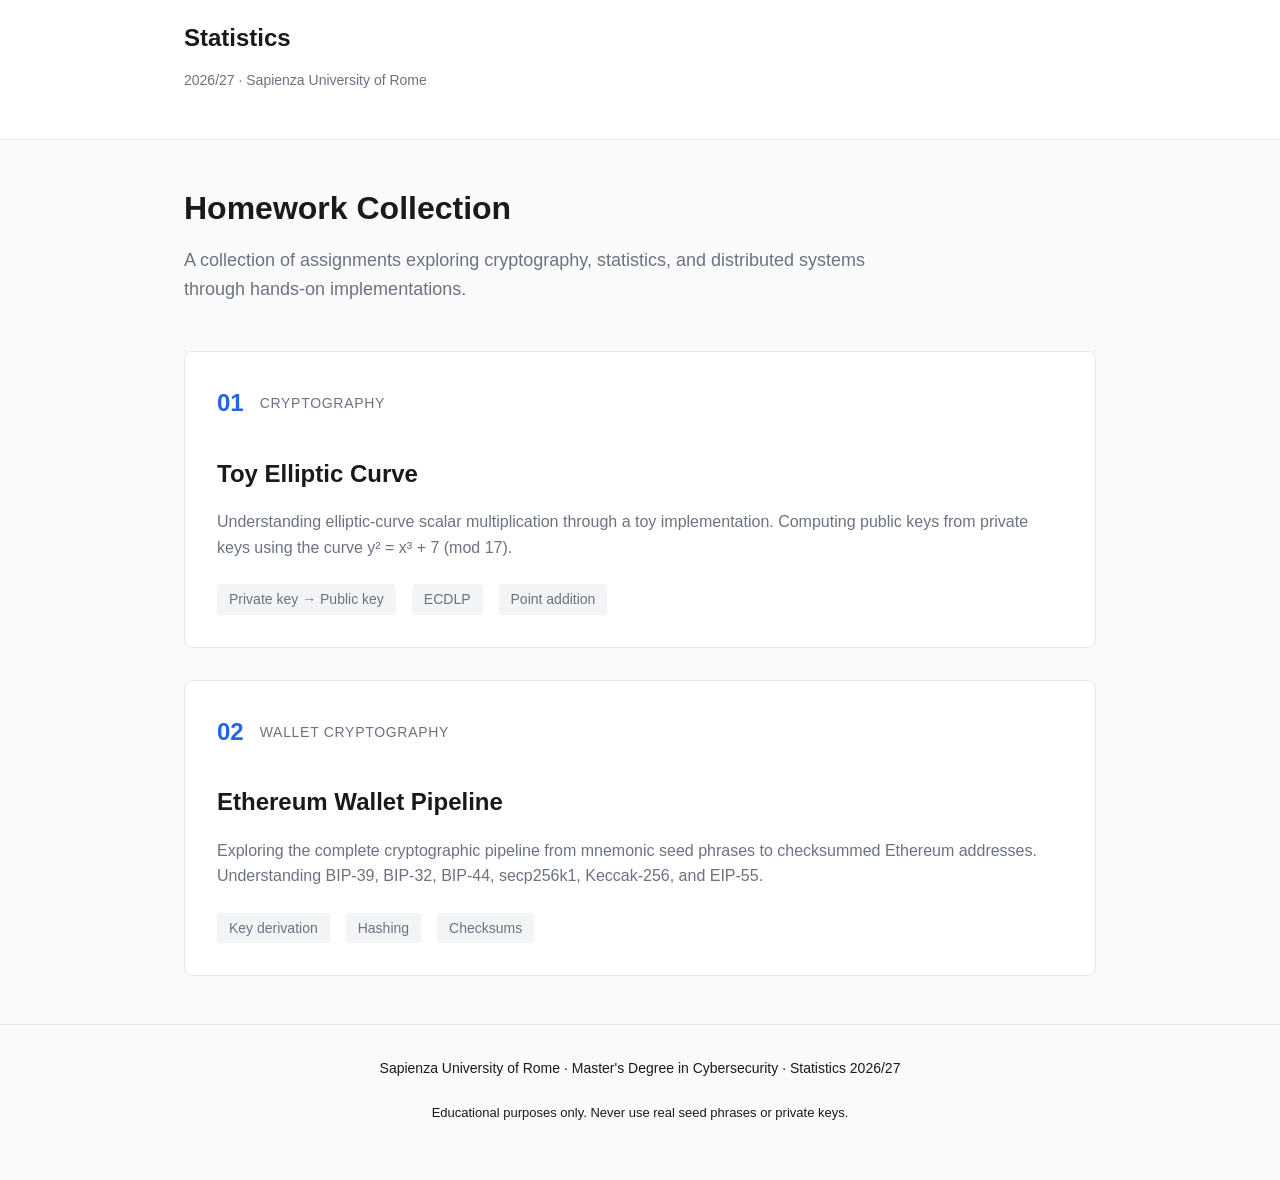
==== index.html @ a48e4f3c "commit" ====
<!DOCTYPE html>
<html lang="en">
<head>
    <meta charset="UTF-8">
    <meta name="viewport" content="width=device-width, initial-scale=1.0">
    <title>Statistics Homework Collection</title>
    <link rel="stylesheet" href="styles.css">
</head>
<body>
    <header class="site-header">
        <div class="container">
            <h1>Statistics</h1>
            <p class="course-info">2026/27 · Sapienza University of Rome</p>
        </div>
    </header>

    <main class="container">
        <div class="intro">
            <h2>Homework Collection</h2>
            <p class="lead">A collection of assignments exploring cryptography, statistics, and distributed systems through hands-on implementations.</p>
        </div>

        <div class="homework-grid">
            <article class="hw-card">
                <div class="hw-header">
                    <span class="hw-number">01</span>
                    <span class="hw-topic">Cryptography</span>
                </div>
                <h3><a href="homework1.html">Toy Elliptic Curve</a></h3>
                <p>Understanding elliptic-curve scalar multiplication through a toy implementation. Computing public keys from private keys using the curve y² = x³ + 7 (mod 17).</p>
                <div class="hw-meta">
                    <span>Private key → Public key</span>
                    <span>ECDLP</span>
                    <span>Point addition</span>
                </div>
            </article>

            <article class="hw-card">
                <div class="hw-header">
                    <span class="hw-number">02</span>
                    <span class="hw-topic">Wallet Cryptography</span>
                </div>
                <h3><a href="homework2.html">Ethereum Wallet Pipeline</a></h3>
                <p>Exploring the complete cryptographic pipeline from mnemonic seed phrases to checksummed Ethereum addresses. Understanding BIP-39, BIP-32, BIP-44, secp256k1, Keccak-256, and EIP-55.</p>
                <div class="hw-meta">
                    <span>Key derivation</span>
                    <span>Hashing</span>
                    <span>Checksums</span>
                </div>
            </article>
        </div>
    </main>

    <footer class="site-footer">
        <div class="container">
            <p>Sapienza University of Rome · Master's Degree in Cybersecurity · Statistics 2026/27</p>
            <p class="disclaimer">Educational purposes only. Never use real seed phrases or private keys.</p>
        </div>
    </footer>
</body>
</html>
---- styles.css ----
:root {
    --color-bg: #fafafa;
    --color-text: #1a1a1a;
    --color-text-muted: #6b7280;
    --color-border: #e5e7eb;
    --color-accent: #2563eb;
    --color-accent-hover: #1d4ed8;
    --color-surface: #ffffff;
    --color-code-bg: #f3f4f6;
    --spacing-xs: 0.5rem;
    --spacing-sm: 1rem;
    --spacing-md: 1.5rem;
    --spacing-lg: 2rem;
    --spacing-xl: 3rem;
}

* {
    margin: 0;
    padding: 0;
    box-sizing: border-box;
}

body {
    font-family: -apple-system, BlinkMacSystemFont, 'Segoe UI', 'Noto Sans', Helvetica, Arial, sans-serif;
    background: var(--color-bg);
    color: var(--color-text);
    line-height: 1.6;
    font-size: 16px;
}

.container {
    max-width: 960px;
    margin: 0 auto;
    padding: 0 var(--spacing-md);
}

/* Site Header */
.site-header {
    border-bottom: 1px solid var(--color-border);
    padding: var(--spacing-md) 0;
    background: var(--color-surface);
}

.site-header h1 {
    font-size: 1.5rem;
    font-weight: 600;
    color: var(--color-text);
}

.course-info {
    font-size: 0.875rem;
    color: var(--color-text-muted);
    margin-top: 0.25rem;
}

/* Main Content */
main {
    padding: var(--spacing-xl) 0;
}

.intro {
    margin-bottom: var(--spacing-xl);
}

.intro h2 {
    font-size: 2rem;
    font-weight: 600;
    margin-bottom: var(--spacing-sm);
}

.lead {
    font-size: 1.125rem;
    color: var(--color-text-muted);
    max-width: 720px;
}

/* Homework Grid */
.homework-grid {
    display: grid;
    gap: var(--spacing-lg);
}

.hw-card {
    border: 1px solid var(--color-border);
    background: var(--color-surface);
    padding: var(--spacing-lg);
    border-radius: 8px;
    transition: border-color 0.2s;
}

.hw-card:hover {
    border-color: var(--color-accent);
}

.hw-header {
    display: flex;
    align-items: center;
    gap: var(--spacing-sm);
    margin-bottom: var(--spacing-sm);
}

.hw-number {
    font-size: 1.5rem;
    font-weight: 700;
    color: var(--color-accent);
    font-variant-numeric: tabular-nums;
}

.hw-topic {
    font-size: 0.875rem;
    color: var(--color-text-muted);
    text-transform: uppercase;
    letter-spacing: 0.05em;
}

.hw-card h3 {
    font-size: 1.5rem;
    margin-bottom: var(--spacing-sm);
}

.hw-card h3 a {
    color: var(--color-text);
    text-decoration: none;
}

.hw-card h3 a:hover {
    color: var(--color-accent);
}

.hw-card > p {
    color: var(--color-text-muted);
    margin-bottom: var(--spacing-md);
}

.hw-meta {
    display: flex;
    flex-wrap: wrap;
    gap: var(--spacing-sm);
    font-size: 0.875rem;
}

.hw-meta span {
    padding: 0.25rem 0.75rem;
    background: var(--color-code-bg);
    border-radius: 4px;
    color: var(--color-text-muted);
}

/* Footer */
.site-footer {
    border-top: 1px solid var(--color-border);
    padding: var(--spacing-lg) 0;
    margin-top: var(--spacing-xl);
    font-size: 0.875rem;
    color: var(--color-text-muted);
    text-align: center;
}

.disclaimer {
    margin-top: 0.5rem;
    font-size: 0.8125rem;
}

/* Homework Page Styles */
.page-header {
    border-bottom: 1px solid var(--color-border);
    padding-bottom: var(--spacing-lg);
    margin-bottom: var(--spacing-xl);
}

.breadcrumb {
    font-size: 0.875rem;
    margin-bottom: var(--spacing-sm);
}

.breadcrumb a {
    color: var(--color-accent);
    text-decoration: none;
}

.breadcrumb a:hover {
    text-decoration: underline;
}

.eyebrow {
    font-size: 0.875rem;
    color: var(--color-text-muted);
    text-transform: uppercase;
    letter-spacing: 0.05em;
    margin-bottom: var(--spacing-sm);
}

h1 {
    font-size: 2.5rem;
    font-weight: 700;
    margin-bottom: var(--spacing-sm);
    line-height: 1.2;
}

h2 {
    font-size: 1.75rem;
    font-weight: 600;
    margin: var(--spacing-xl) 0 var(--spacing-md);
    line-height: 1.3;
}

h3 {
    font-size: 1.25rem;
    font-weight: 600;
    margin: var(--spacing-lg) 0 var(--spacing-sm);
}

h4 {
    font-size: 1.125rem;
    font-weight: 600;
    margin: var(--spacing-md) 0 var(--spacing-sm);
}

p {
    margin-bottom: var(--spacing-md);
    color: var(--color-text);
}

ul, ol {
    margin-bottom: var(--spacing-md);
    padding-left: 1.5rem;
}

li {
    margin-bottom: 0.5rem;
}

code {
    background: var(--color-code-bg);
    padding: 0.125rem 0.375rem;
    border-radius: 3px;
    font-family: 'Consolas', 'Monaco', 'Courier New', monospace;
    font-size: 0.9em;
}

/* Sections */
section {
    margin-bottom: var(--spacing-xl);
}

.split {
    display: grid;
    gap: var(--spacing-lg);
    margin: var(--spacing-lg) 0;
}

@media (min-width: 768px) {
    .split {
        grid-template-columns: 1fr 1fr;
    }
}

/* Panel */
.panel {
    background: var(--color-code-bg);
    border: 1px solid var(--color-border);
    border-radius: 8px;
    padding: var(--spacing-lg);
}

.panel.sticky {
    position: sticky;
    top: var(--spacing-md);
    align-self: start;
}

.panel h3 {
    margin-top: 0;
}

/* Form Controls */
label {
    display: block;
    font-size: 0.875rem;
    font-weight: 500;
    margin-bottom: var(--spacing-xs);
    color: var(--color-text);
}

input[type="number"],
select {
    width: 100%;
    padding: 0.5rem 0.75rem;
    border: 1px solid var(--color-border);
    border-radius: 4px;
    font-size: 1rem;
    margin-bottom: var(--spacing-sm);
    font-family: inherit;
    background: white;
}

input[type="number"]:focus,
select:focus {
    outline: none;
    border-color: var(--color-accent);
}

button {
    background: var(--color-accent);
    color: white;
    border: none;
    padding: 0.625rem 1.25rem;
    border-radius: 4px;
    font-size: 0.875rem;
    font-weight: 500;
    cursor: pointer;
    transition: background-color 0.2s;
    margin-right: 0.5rem;
    margin-bottom: 0.5rem;
}

button:hover {
    background: var(--color-accent-hover);
}

button:disabled {
    opacity: 0.5;
    cursor: not-allowed;
}

/* Output */
.output {
    background: #1a1a1a;
    color: #f3f4f6;
    padding: var(--spacing-md);
    border-radius: 4px;
    font-family: 'Consolas', 'Monaco', 'Courier New', monospace;
    font-size: 0.875rem;
    line-height: 1.6;
    overflow-x: auto;
    margin-top: var(--spacing-md);
}

.result {
    font-weight: 600;
    font-size: 1.125rem;
    color: var(--color-accent);
    margin: var(--spacing-md) 0;
}

output {
    font-family: 'Consolas', 'Monaco', monospace;
}

.msg {
    color: var(--color-text-muted);
    font-size: 0.875rem;
    margin: var(--spacing-sm) 0;
}

.legend, .note {
    font-size: 0.875rem;
    color: var(--color-text-muted);
    margin: var(--spacing-sm) 0;
}

/* Canvas */
canvas {
    border: 1px solid var(--color-border);
    border-radius: 4px;
    margin-top: var(--spacing-md);
    display: block;
    max-width: 100%;
    background: white;
}

/* Chips */
.chips {
    list-style: none;
    padding: 0;
    display: flex;
    flex-wrap: wrap;
    gap: 0.5rem;
    margin: var(--spacing-md) 0;
}

.chips li {
    background: var(--color-code-bg);
    border: 1px solid var(--color-border);
    padding: 0.375rem 0.75rem;
    border-radius: 4px;
    font-size: 0.875rem;
    font-family: 'Consolas', 'Monaco', monospace;
    margin: 0;
}

.chips li.valid::after {
    content: ' ✓';
    color: #10b981;
}

/* Table */
table {
    width: 100%;
    border-collapse: collapse;
    margin: var(--spacing-md) 0;
    font-size: 0.875rem;
}

th, td {
    text-align: left;
    padding: 0.75rem;
    border-bottom: 1px solid var(--color-border);
}

th {
    font-weight: 600;
    background: var(--color-code-bg);
}

.table-wrap {
    overflow-x: auto;
    margin: var(--spacing-md) 0;
}

/* Dots for visualization legend */
.dot {
    display: inline-block;
    width: 8px;
    height: 8px;
    border-radius: 50%;
    margin: 0 4px;
}

.dot.grey {
    background: #9ca3af;
}

.dot.acc {
    background: var(--color-accent);
}

.dot.ring {
    background: transparent;
    border: 2px solid var(--color-accent);
}

/* Pipeline visualization */
.pipeline {
    margin: var(--spacing-lg) 0;
    padding: var(--spacing-lg);
    background: var(--color-surface);
    border: 1px solid var(--color-border);
    border-radius: 8px;
}

.pipe-step {
    background: var(--color-code-bg);
    padding: var(--spacing-md);
    border-radius: 6px;
    margin: var(--spacing-sm) 0;
}

.pipe-label {
    font-size: 0.75rem;
    color: var(--color-text-muted);
    text-transform: uppercase;
    letter-spacing: 0.05em;
    margin-bottom: 0.25rem;
}

.pipe-value {
    font-weight: 600;
    font-size: 1.125rem;
    color: var(--color-text);
    margin-bottom: 0.5rem;
}

.pipe-example {
    font-family: 'Consolas', 'Monaco', monospace;
    font-size: 0.875rem;
    color: var(--color-text-muted);
    word-break: break-all;
}

.pipe-arrow {
    text-align: center;
    color: var(--color-accent);
    font-weight: 600;
    padding: var(--spacing-xs) 0;
    font-size: 0.875rem;
}

/* Timeline */
.timeline {
    margin: var(--spacing-lg) 0;
}

.timeline-item {
    display: grid;
    grid-template-columns: 80px 1fr;
    gap: var(--spacing-md);
    padding: var(--spacing-md) 0;
    border-left: 2px solid var(--color-border);
    padding-left: var(--spacing-md);
    margin-left: 40px;
    position: relative;
}

.timeline-item::before {
    content: '';
    position: absolute;
    left: -6px;
    top: 24px;
    width: 10px;
    height: 10px;
    border-radius: 50%;
    background: var(--color-accent);
    border: 2px solid var(--color-surface);
}

.timeline-year {
    font-weight: 700;
    font-size: 1.125rem;
    color: var(--color-accent);
    font-variant-numeric: tabular-nums;
}

.timeline-content {
    color: var(--color-text);
}

.timeline-content strong {
    color: var(--color-text);
}

/* Comparison table */
.comparison-table {
    overflow-x: auto;
    margin: var(--spacing-lg) 0;
}

.comparison-table table {
    width: 100%;
    border-collapse: collapse;
    font-size: 0.875rem;
}

.comparison-table th,
.comparison-table td {
    text-align: left;
    padding: var(--spacing-sm);
    border: 1px solid var(--color-border);
}

.comparison-table th {
    background: var(--color-code-bg);
    font-weight: 600;
}

.comparison-table td:first-child {
    font-family: 'Consolas', 'Monaco', monospace;
    font-weight: 600;
}

/* Demo results */
.result-item {
    margin: var(--spacing-md) 0;
    padding: var(--spacing-sm);
    background: var(--color-code-bg);
    border-radius: 4px;
}

.result-item strong {
    display: block;
    margin-bottom: 0.5rem;
    color: var(--color-text);
}

.result-code {
    display: block;
    font-family: 'Consolas', 'Monaco', monospace;
    font-size: 0.8125rem;
    color: var(--color-text-muted);
    word-break: break-all;
    background: var(--color-surface);
    padding: var(--spacing-xs);
    border-radius: 3px;
}

/* Responsive */
@media (max-width: 768px) {
    h1 {
        font-size: 2rem;
    }

    h2 {
        font-size: 1.5rem;
    }

    .intro h2 {
        font-size: 1.75rem;
    }

    .timeline-item {
        grid-template-columns: 60px 1fr;
        margin-left: 20px;
    }

    .timeline-year {
        font-size: 1rem;
    }
}
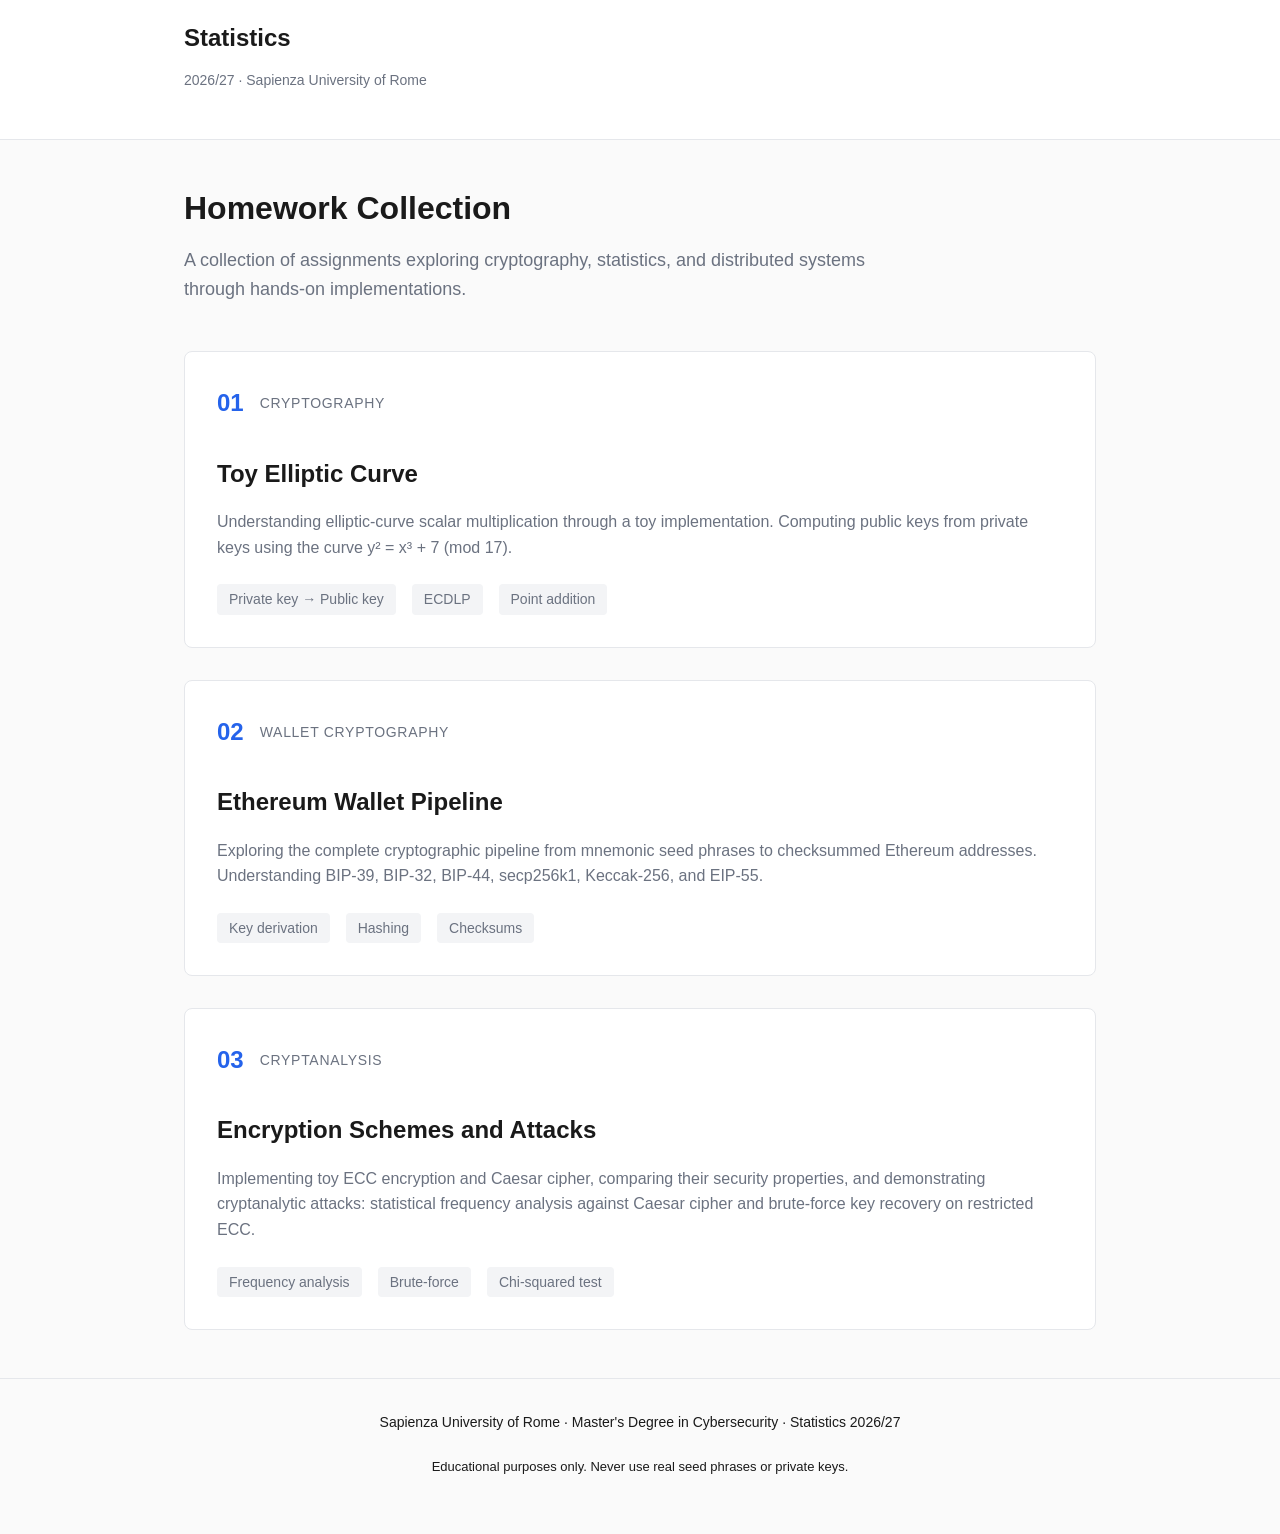
==== commit 1646a50a: "homework 3" ====
--- a/index.html
+++ b/index.html
@@ -48,6 +48,20 @@
                     <span>Checksums</span>
                 </div>
             </article>
+
+            <article class="hw-card">
+                <div class="hw-header">
+                    <span class="hw-number">03</span>
+                    <span class="hw-topic">Cryptanalysis</span>
+                </div>
+                <h3><a href="homework3.html">Encryption Schemes and Attacks</a></h3>
+                <p>Implementing toy ECC encryption and Caesar cipher, comparing their security properties, and demonstrating cryptanalytic attacks: statistical frequency analysis against Caesar cipher and brute-force key recovery on restricted ECC.</p>
+                <div class="hw-meta">
+                    <span>Frequency analysis</span>
+                    <span>Brute-force</span>
+                    <span>Chi-squared test</span>
+                </div>
+            </article>
         </div>
     </main>
 
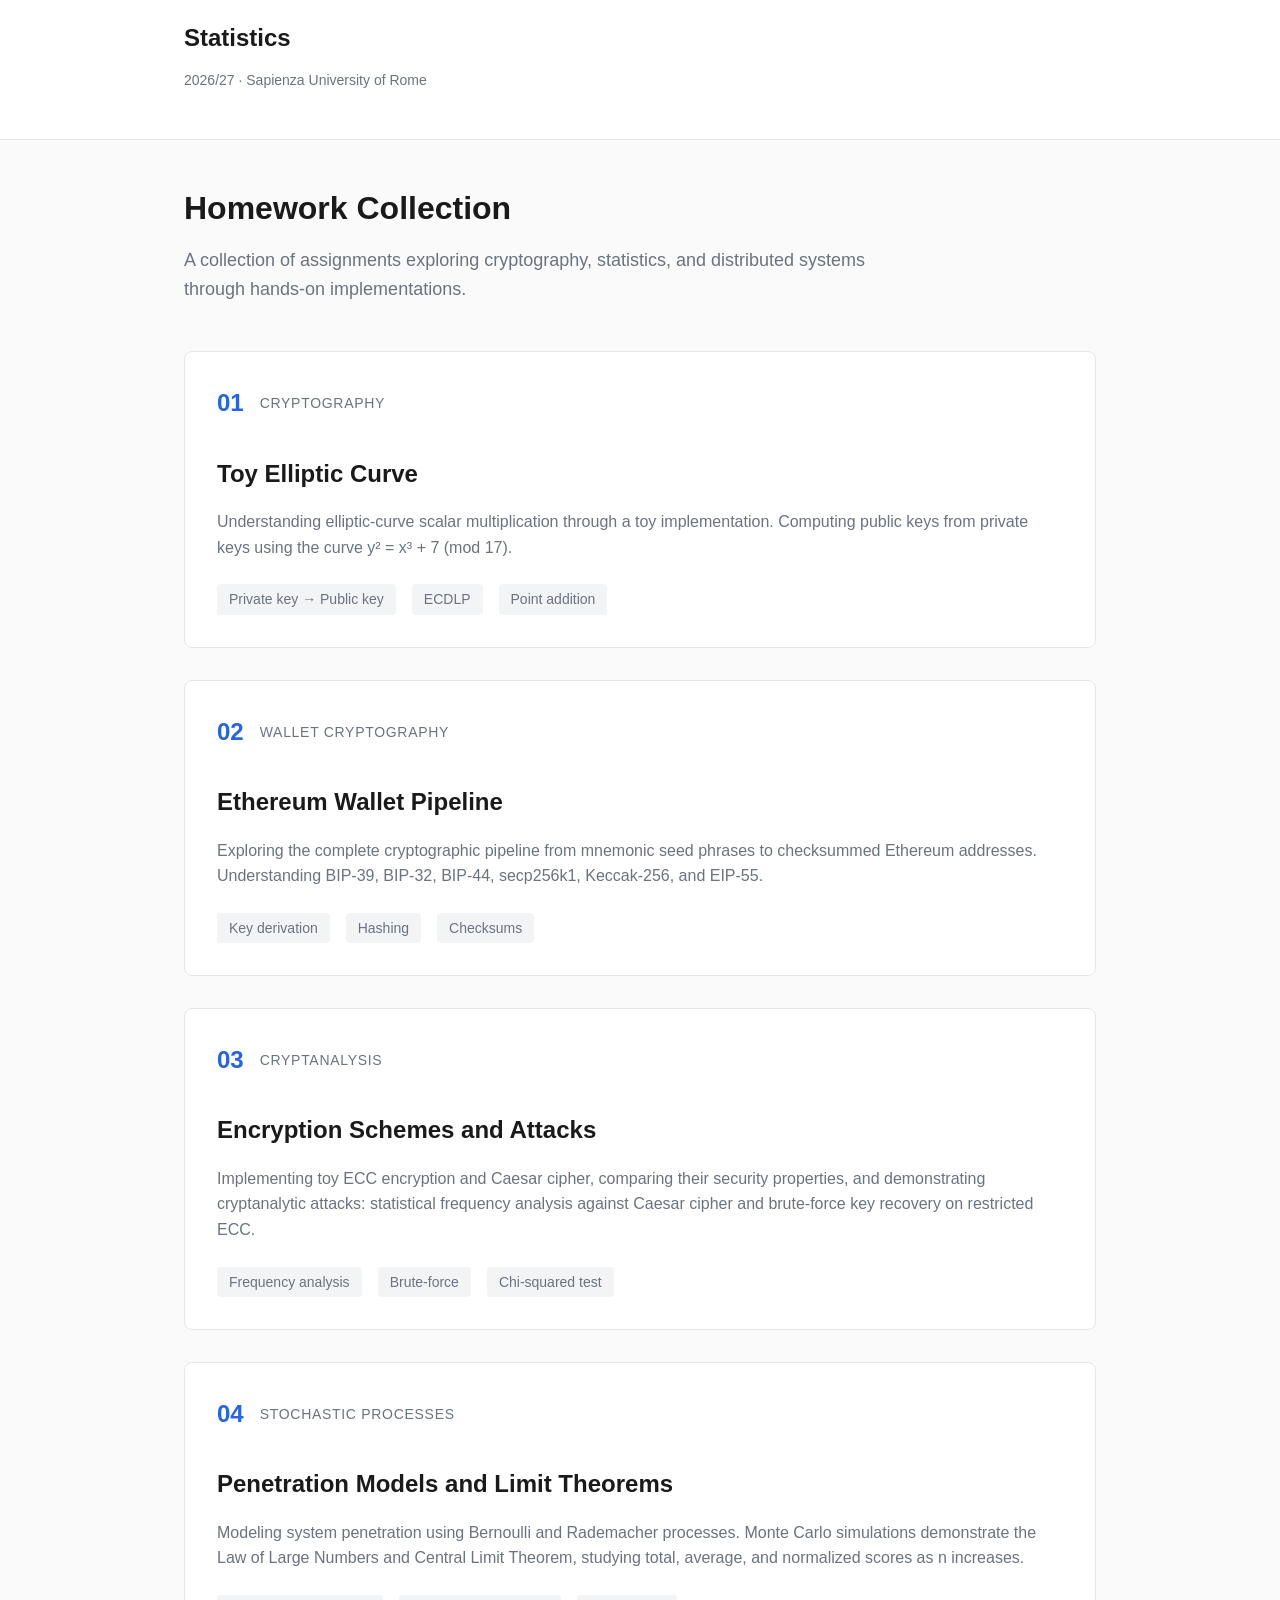
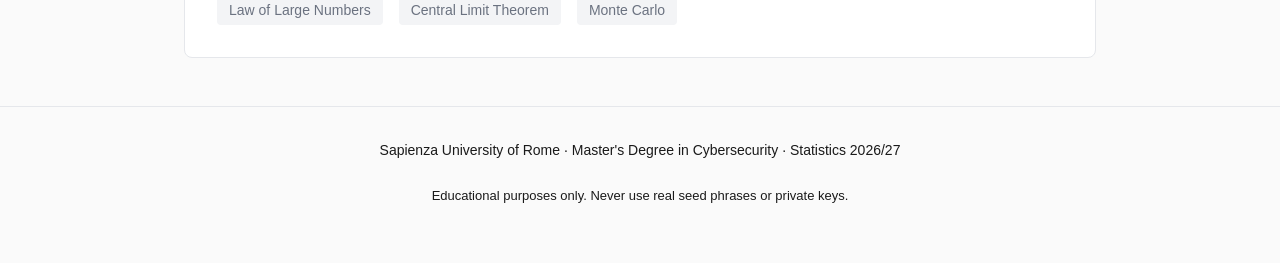
==== commit 3b7e07e1: "homework 4" ====
--- a/index.html
+++ b/index.html
@@ -62,6 +62,20 @@
                     <span>Chi-squared test</span>
                 </div>
             </article>
+
+            <article class="hw-card">
+                <div class="hw-header">
+                    <span class="hw-number">04</span>
+                    <span class="hw-topic">Stochastic Processes</span>
+                </div>
+                <h3><a href="homework4.html">Penetration Models and Limit Theorems</a></h3>
+                <p>Modeling system penetration using Bernoulli and Rademacher processes. Monte Carlo simulations demonstrate the Law of Large Numbers and Central Limit Theorem, studying total, average, and normalized scores as n increases.</p>
+                <div class="hw-meta">
+                    <span>Law of Large Numbers</span>
+                    <span>Central Limit Theorem</span>
+                    <span>Monte Carlo</span>
+                </div>
+            </article>
         </div>
     </main>
 
--- a/styles.css
+++ b/styles.css
@@ -583,6 +583,103 @@
     border-radius: 3px;
 }
 
+/* Model comparison boxes */
+.model-comparison {
+    display: grid;
+    gap: var(--spacing-lg);
+    margin: var(--spacing-lg) 0;
+}
+
+@media (min-width: 768px) {
+    .model-comparison {
+        grid-template-columns: 1fr 1fr;
+    }
+}
+
+.model-box {
+    background: var(--color-surface);
+    border: 2px solid var(--color-border);
+    border-radius: 8px;
+    padding: var(--spacing-lg);
+}
+
+.model-box h3 {
+    margin-top: 0;
+    color: var(--color-accent);
+}
+
+.model-box p {
+    margin-bottom: var(--spacing-sm);
+}
+
+/* Chart grid */
+.chart-grid {
+    display: grid;
+    gap: var(--spacing-lg);
+    margin: var(--spacing-lg) 0;
+}
+
+@media (min-width: 768px) {
+    .chart-grid {
+        grid-template-columns: 1fr 1fr;
+    }
+}
+
+.chart-grid > div {
+    background: var(--color-surface);
+    padding: var(--spacing-md);
+    border: 1px solid var(--color-border);
+    border-radius: 8px;
+}
+
+.chart-grid h4 {
+    margin-top: 0;
+    font-size: 1rem;
+    text-align: center;
+}
+
+.chart-note {
+    font-size: 0.75rem;
+    color: var(--color-text-muted);
+    text-align: center;
+    margin: 0.5rem 0 0 0;
+    font-style: italic;
+}
+
+/* Input fields for homework 4 */
+input[type="text"] {
+    width: 100%;
+    padding: 0.5rem 0.75rem;
+    border: 1px solid var(--color-border);
+    border-radius: 4px;
+    font-size: 1rem;
+    margin-bottom: var(--spacing-sm);
+    font-family: 'Consolas', 'Monaco', monospace;
+    background: white;
+}
+
+input[type="text"]:focus {
+    outline: none;
+    border-color: var(--color-accent);
+}
+
+textarea {
+    width: 100%;
+    padding: 0.5rem 0.75rem;
+    border: 1px solid var(--color-border);
+    border-radius: 4px;
+    font-size: 1rem;
+    margin-bottom: var(--spacing-sm);
+    font-family: 'Consolas', 'Monaco', monospace;
+    background: white;
+    resize: vertical;
+}
+
+textarea:focus {
+    outline: none;
+    border-color: var(--color-accent);
+}
+
 /* Responsive */
 @media (max-width: 768px) {
     h1 {
@@ -605,4 +702,13 @@
     .timeline-year {
         font-size: 1rem;
     }
-}
+
+    .chart-grid {
+        grid-template-columns: 1fr;
+    }
+
+    canvas {
+        max-width: 100%;
+        height: auto;
+    }
+}
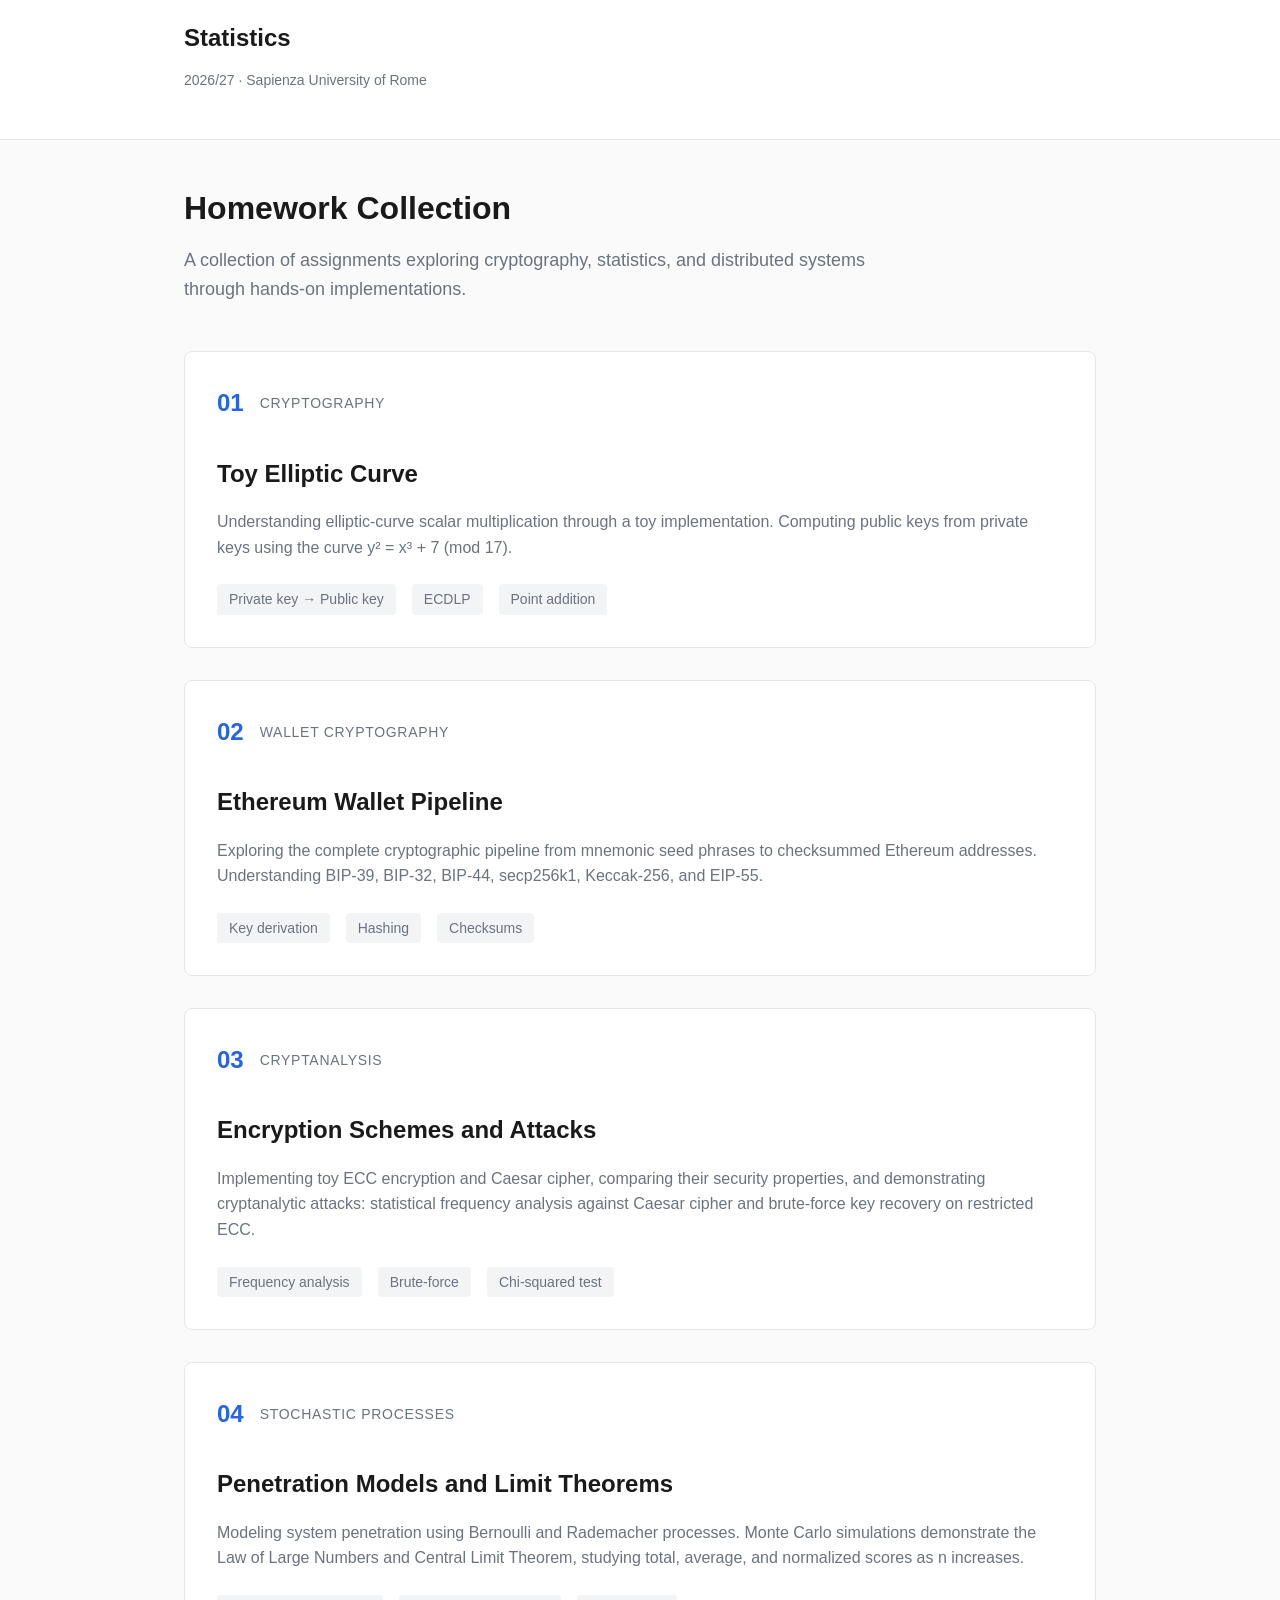
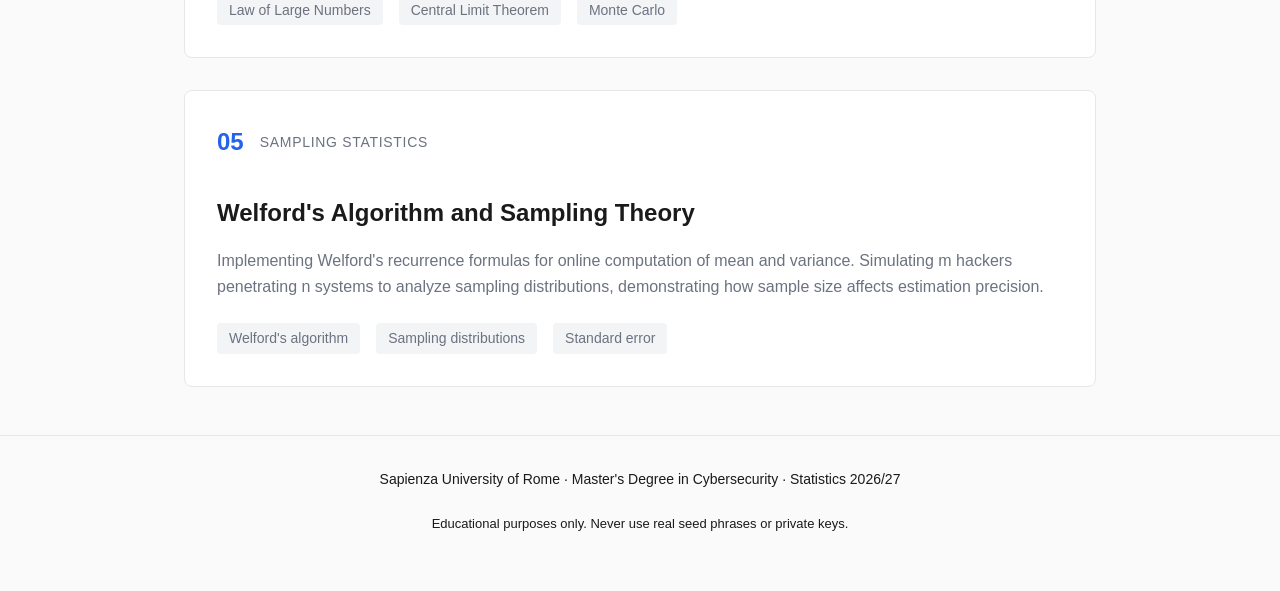
==== commit 0ad4f690: "." ====
--- a/index.html
+++ b/index.html
@@ -76,6 +76,20 @@
                     <span>Monte Carlo</span>
                 </div>
             </article>
+
+            <article class="hw-card">
+                <div class="hw-header">
+                    <span class="hw-number">05</span>
+                    <span class="hw-topic">Sampling Statistics</span>
+                </div>
+                <h3><a href="homework5.html">Welford's Algorithm and Sampling Theory</a></h3>
+                <p>Implementing Welford's recurrence formulas for online computation of mean and variance. Simulating m hackers penetrating n systems to analyze sampling distributions, demonstrating how sample size affects estimation precision.</p>
+                <div class="hw-meta">
+                    <span>Welford's algorithm</span>
+                    <span>Sampling distributions</span>
+                    <span>Standard error</span>
+                </div>
+            </article>
         </div>
     </main>
 
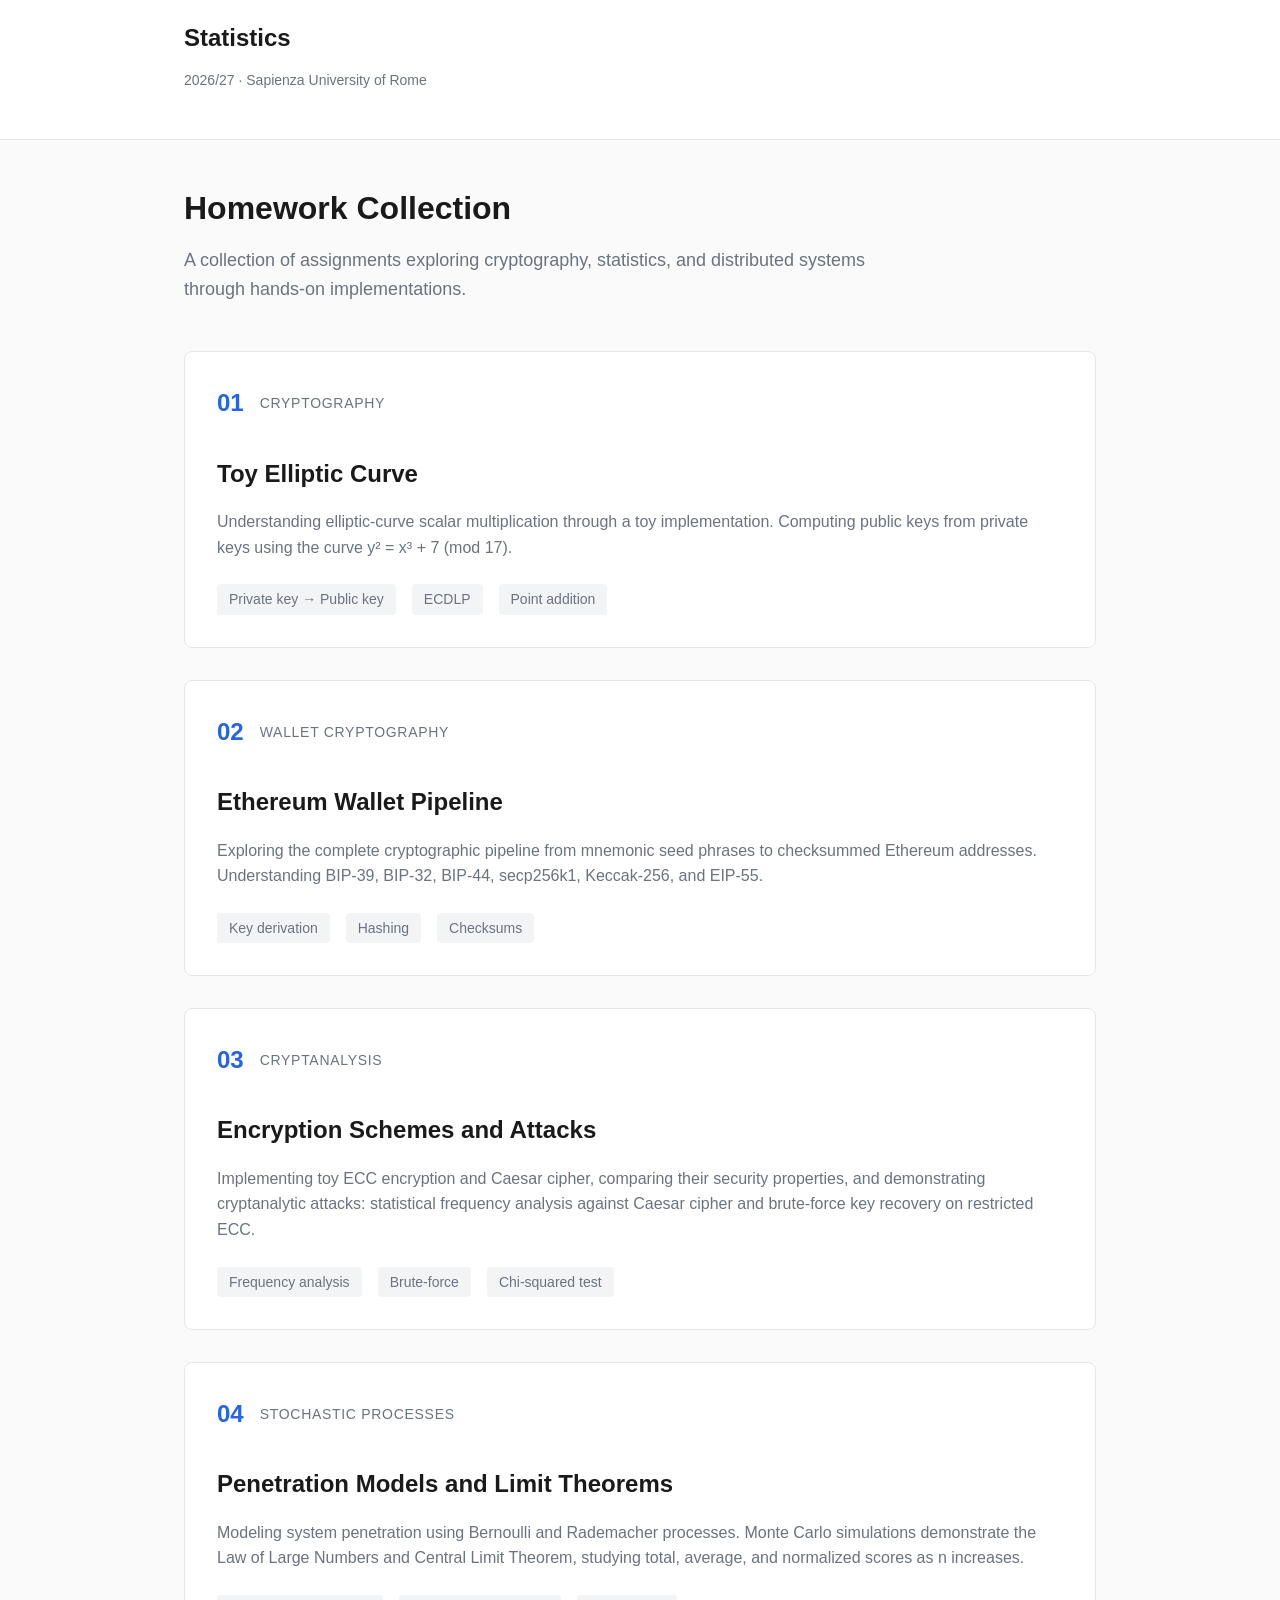
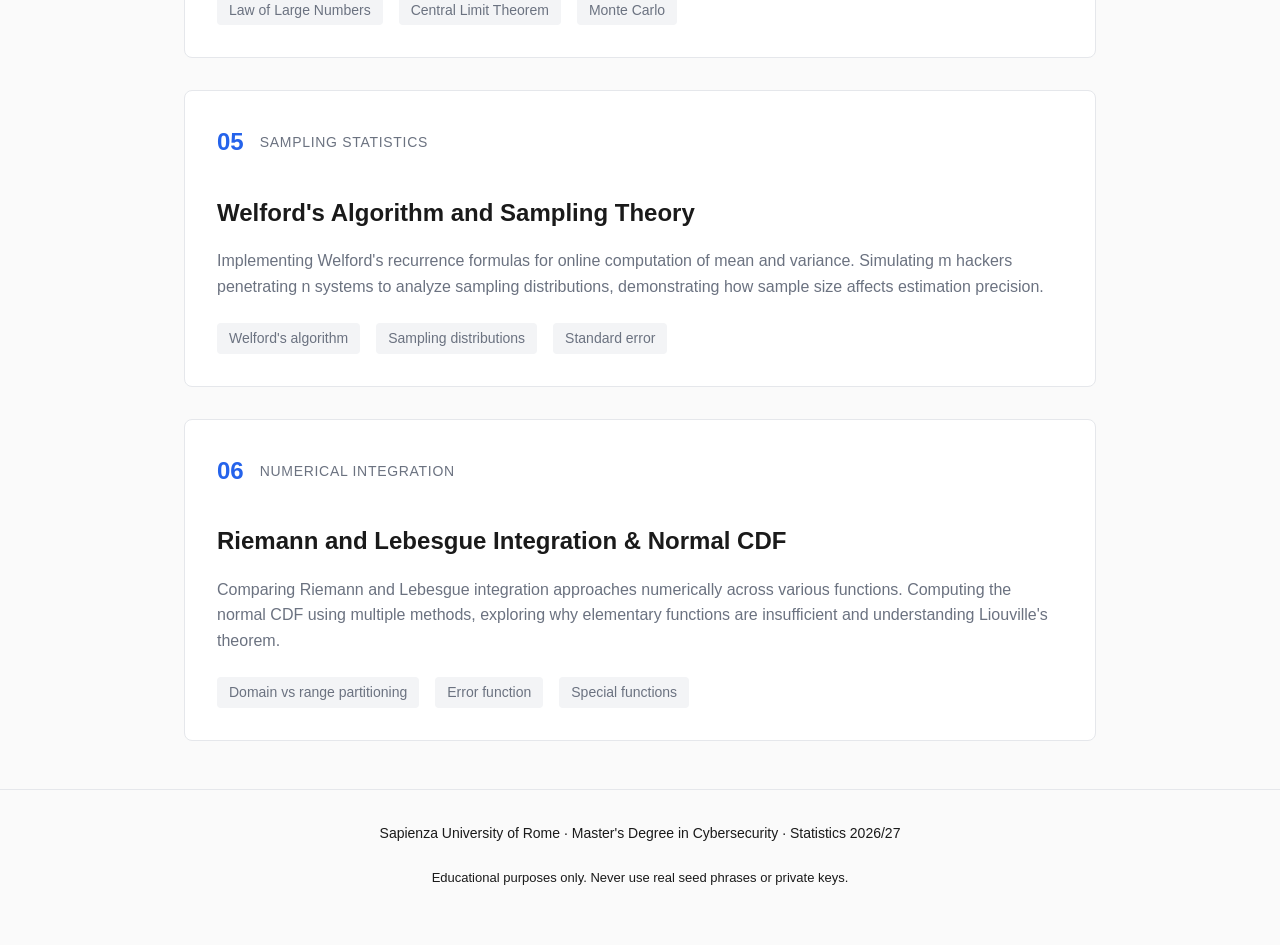
==== commit d53fd4cc: "homework6" ====
--- a/index.html
+++ b/index.html
@@ -90,6 +90,20 @@
                     <span>Standard error</span>
                 </div>
             </article>
+
+            <article class="hw-card">
+                <div class="hw-header">
+                    <span class="hw-number">06</span>
+                    <span class="hw-topic">Numerical Integration</span>
+                </div>
+                <h3><a href="homework6.html">Riemann and Lebesgue Integration & Normal CDF</a></h3>
+                <p>Comparing Riemann and Lebesgue integration approaches numerically across various functions. Computing the normal CDF using multiple methods, exploring why elementary functions are insufficient and understanding Liouville's theorem.</p>
+                <div class="hw-meta">
+                    <span>Domain vs range partitioning</span>
+                    <span>Error function</span>
+                    <span>Special functions</span>
+                </div>
+            </article>
         </div>
     </main>
 
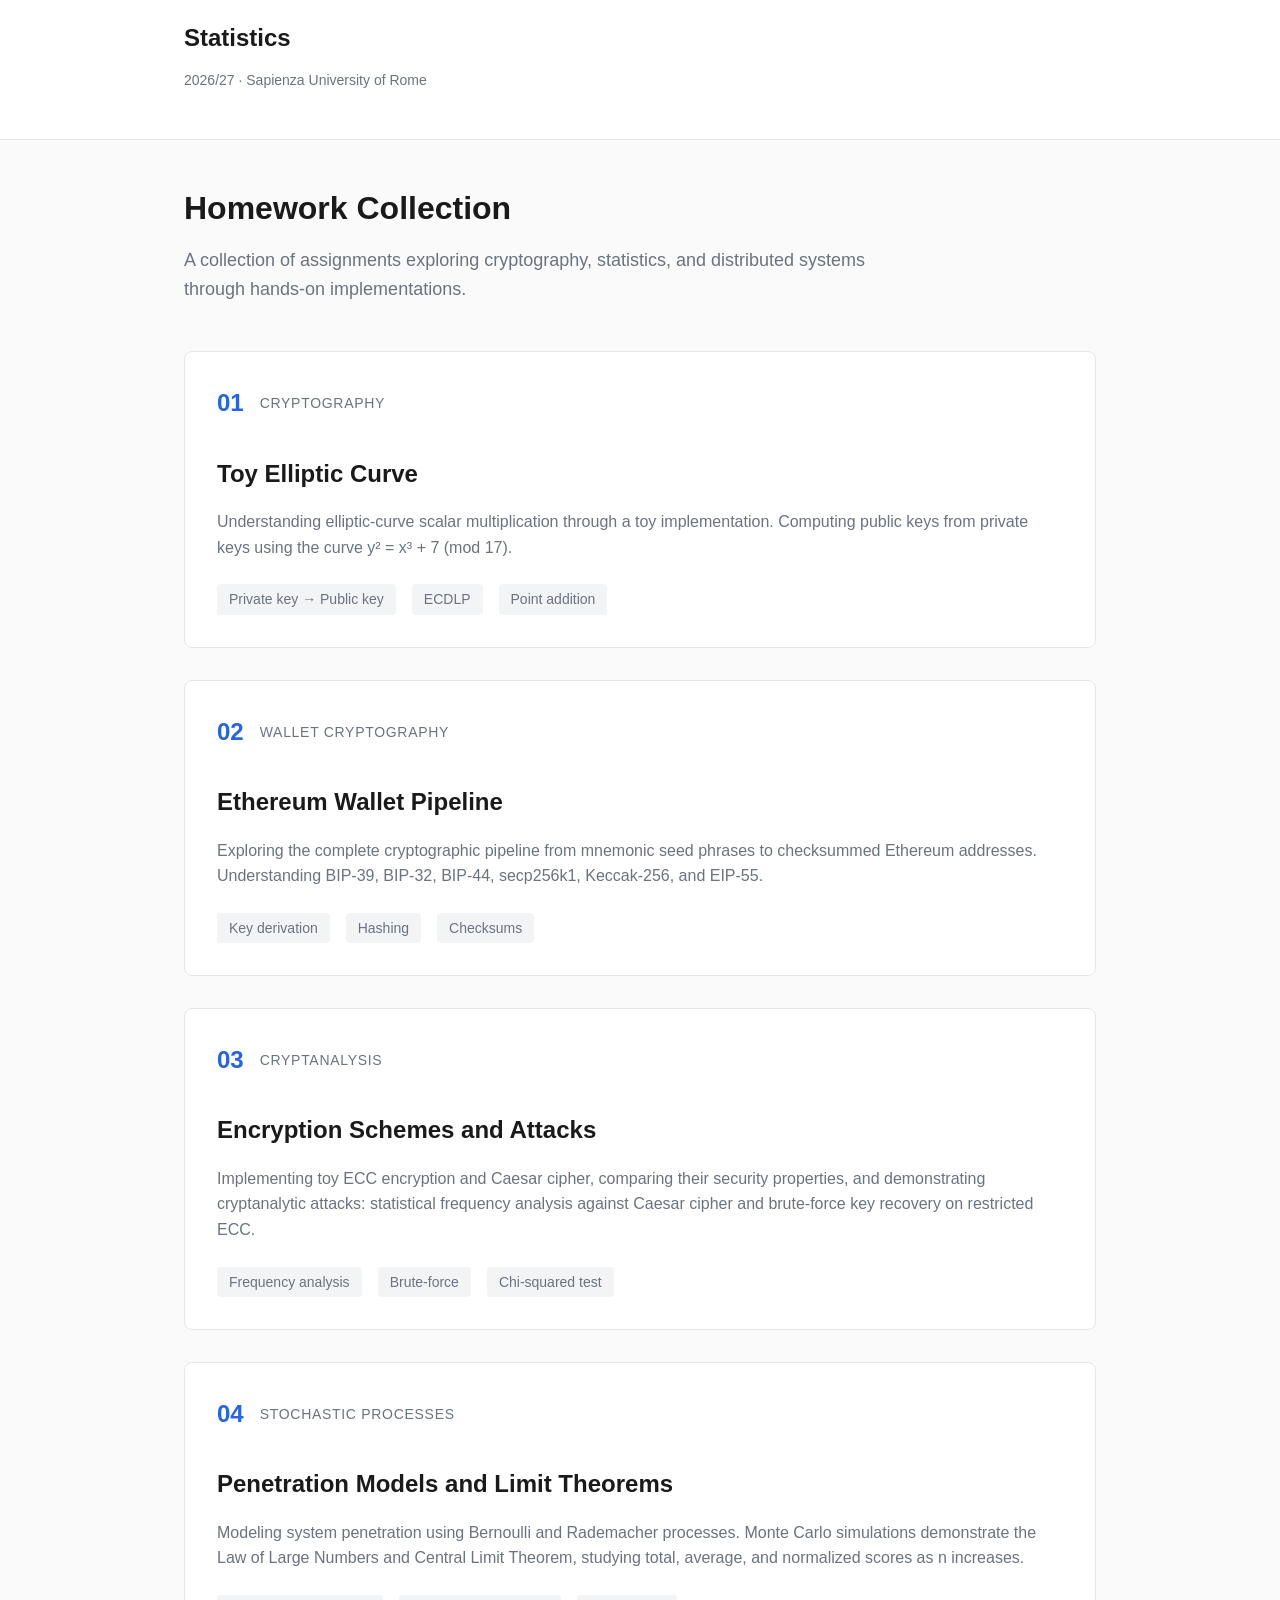
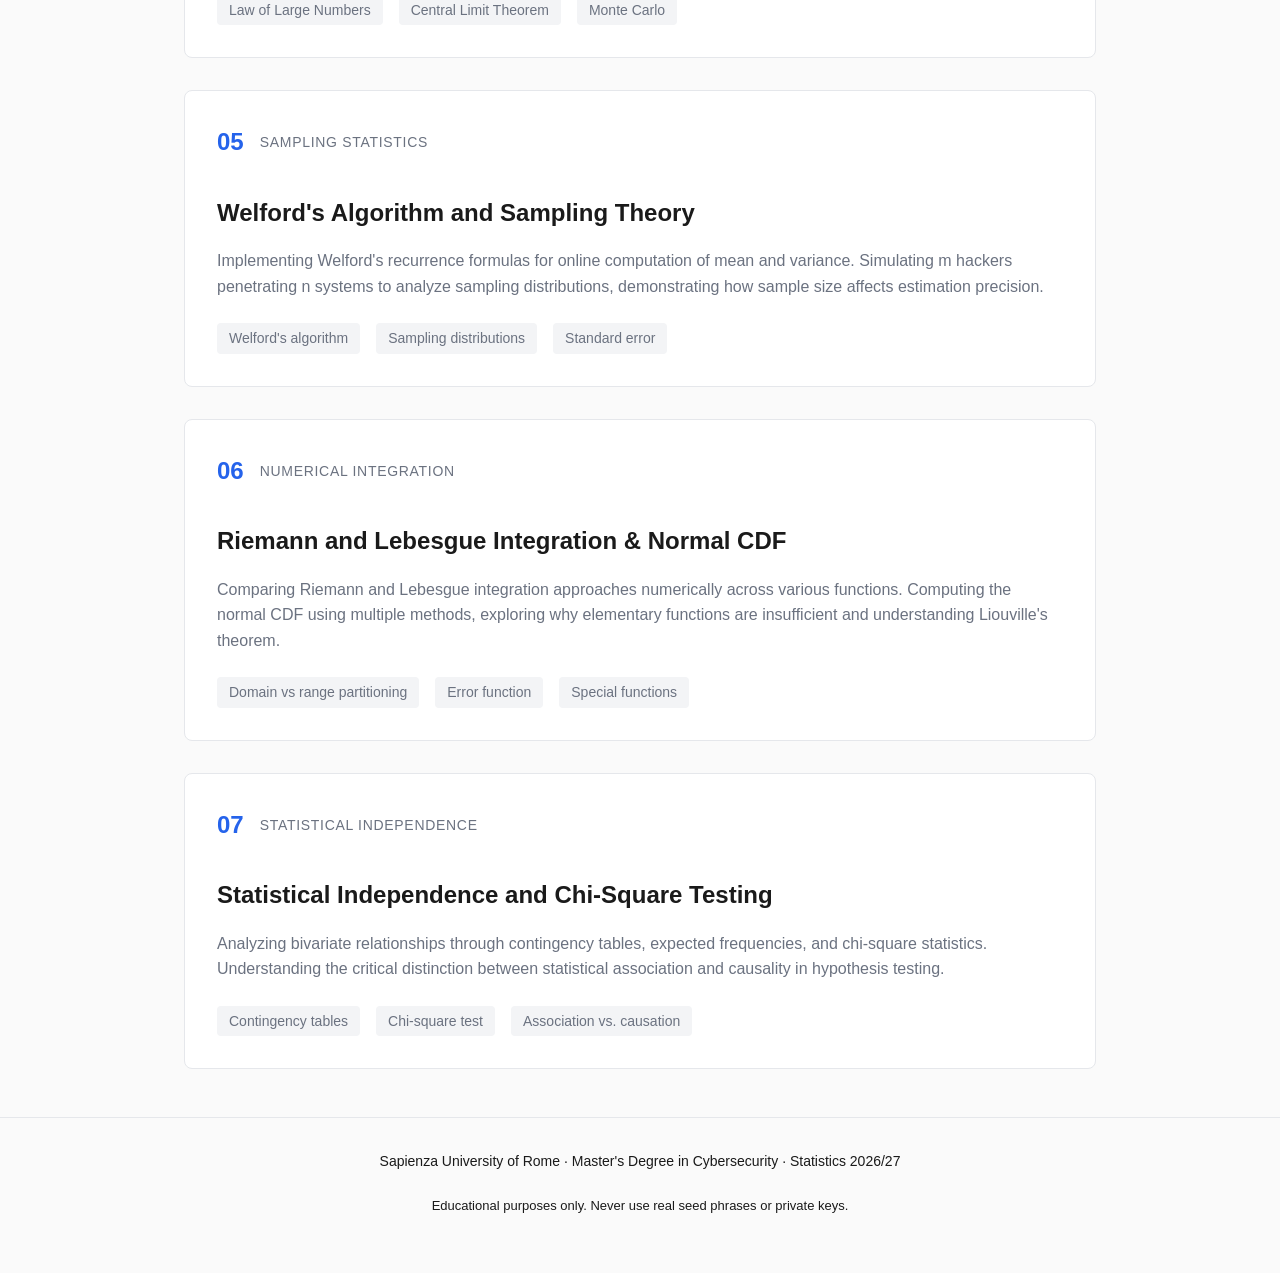
==== commit f93ea4d9: "." ====
--- a/index.html
+++ b/index.html
@@ -104,6 +104,20 @@
                     <span>Special functions</span>
                 </div>
             </article>
+
+            <article class="hw-card">
+                <div class="hw-header">
+                    <span class="hw-number">07</span>
+                    <span class="hw-topic">Statistical Independence</span>
+                </div>
+                <h3><a href="homework7.html">Statistical Independence and Chi-Square Testing</a></h3>
+                <p>Analyzing bivariate relationships through contingency tables, expected frequencies, and chi-square statistics. Understanding the critical distinction between statistical association and causality in hypothesis testing.</p>
+                <div class="hw-meta">
+                    <span>Contingency tables</span>
+                    <span>Chi-square test</span>
+                    <span>Association vs. causation</span>
+                </div>
+            </article>
         </div>
     </main>
 
